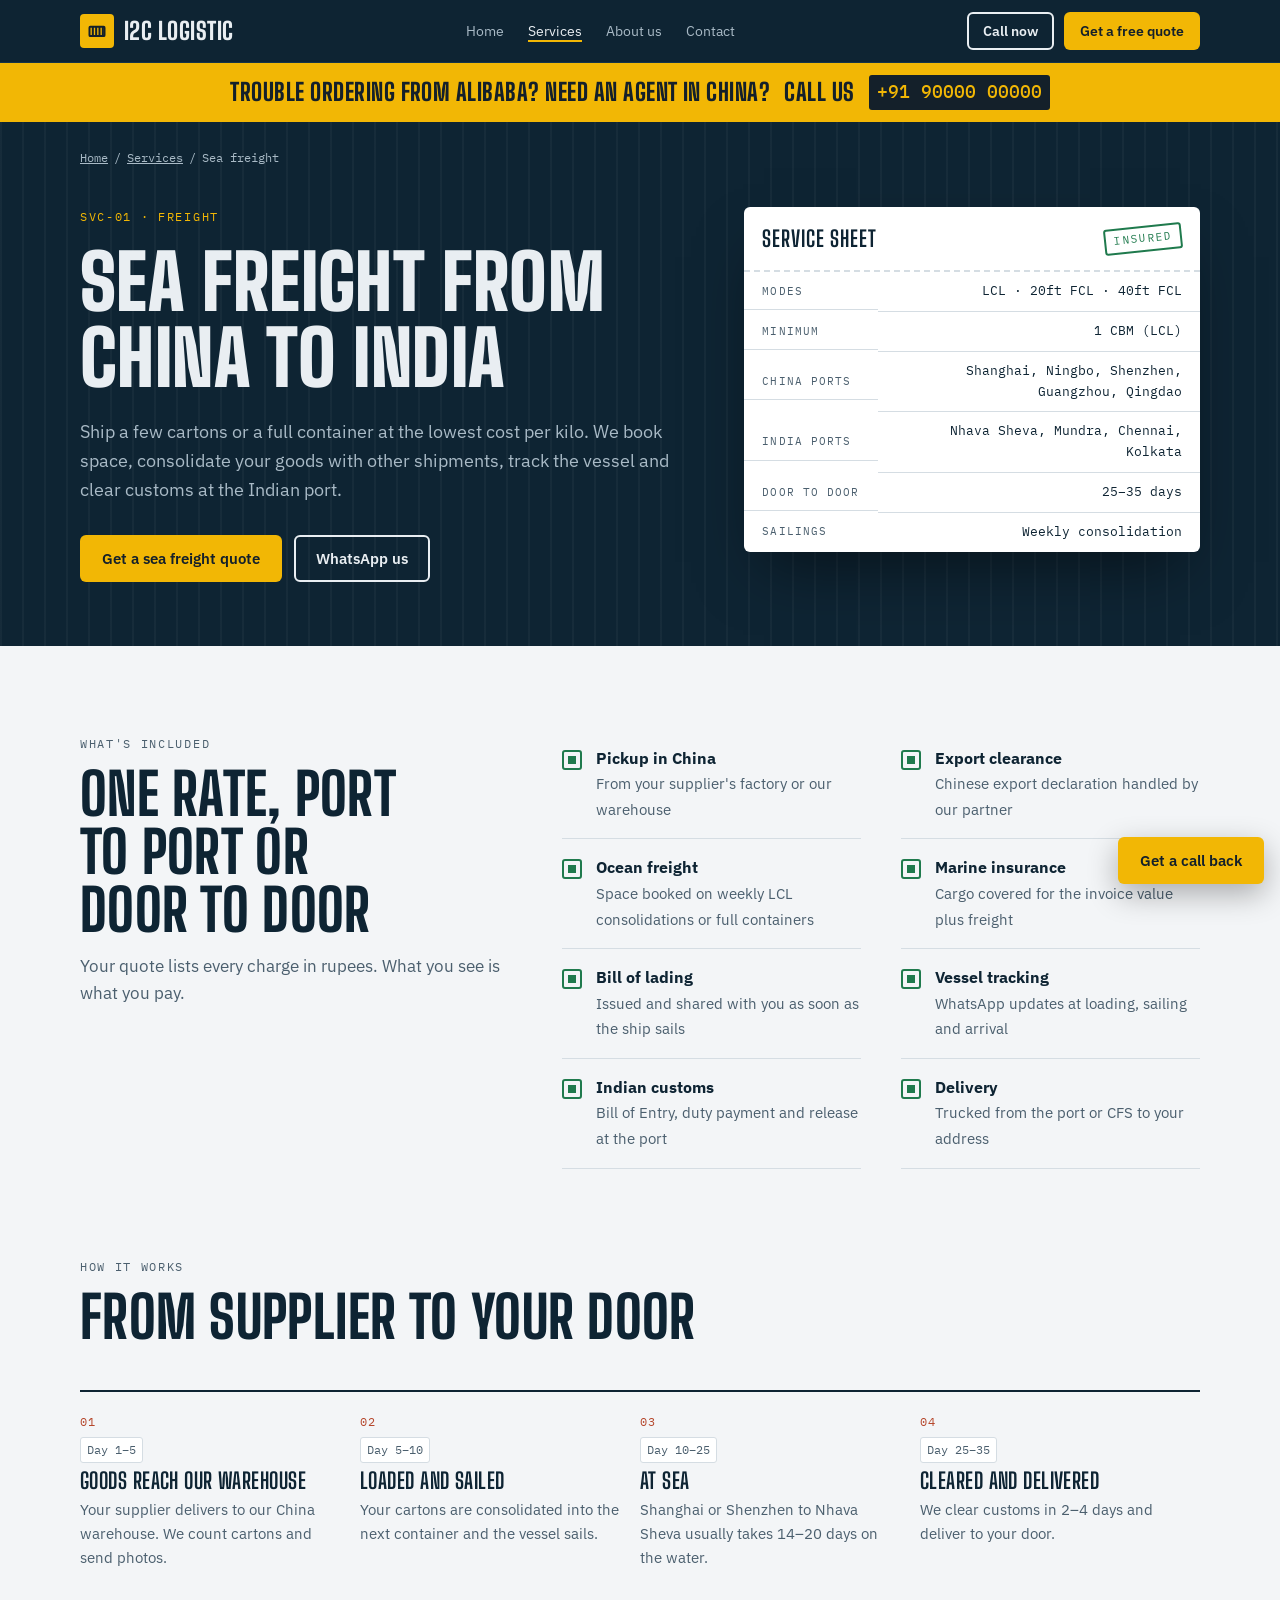
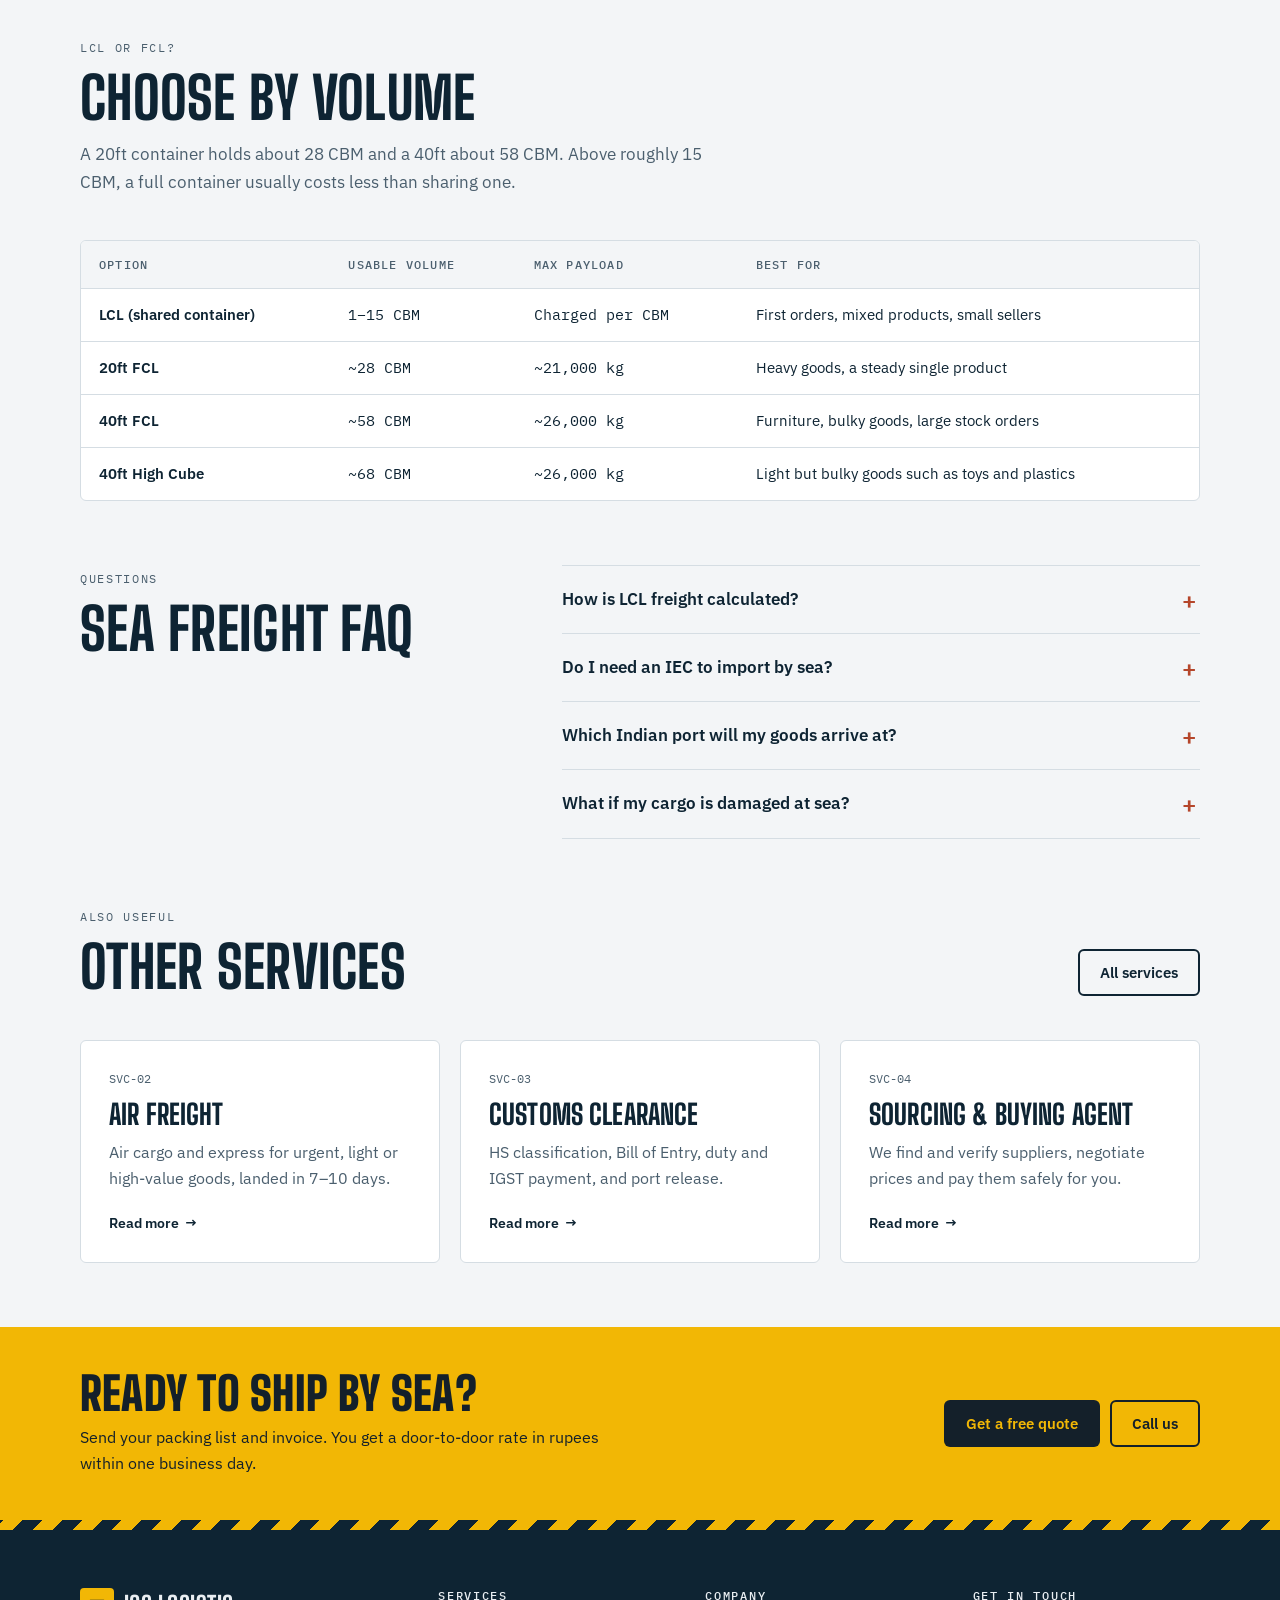
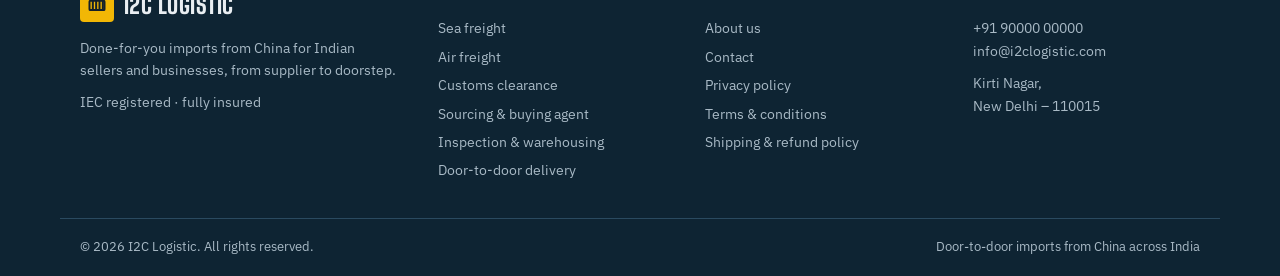
==== service-sea-freight.html @ 6a57fa71 "Add files via upload" ====
<!doctype html>
<html lang="en">
<head>
<meta charset="utf-8">
<meta name="viewport" content="width=device-width,initial-scale=1,viewport-fit=cover">
<title>Sea Freight · I2C Logistic</title>
<meta name="description" content="LCL and FCL sea freight from China to India with customs clearance and door delivery.">
<link rel="preconnect" href="https://fonts.googleapis.com">
<link rel="preconnect" href="https://fonts.gstatic.com" crossorigin>
<link rel="stylesheet" href="https://fonts.googleapis.com/css2?family=Big+Shoulders+Display:wght@600;800;900&family=IBM+Plex+Sans:wght@400;500;600&family=IBM+Plex+Mono:wght@400;500&display=swap">
<link rel="stylesheet" href="styles.css">
</head>
<body data-page="service-sea-freight">
<div id="site-header"></div>

<section class="hero svc-hero">
  <div class="wrap">
    <nav class="crumbs" aria-label="Breadcrumb"><a href="index.html">Home</a> / <a href="services.html">Services</a> / <span>Sea freight</span></nav>
  </div>
  <div class="wrap hero-grid">
    <div>
      <span class="eyebrow">SVC-01 · Freight</span>
      <h1>Sea freight from China to India</h1>
      <p class="lede">Ship a few cartons or a full container at the lowest cost per kilo. We book space, consolidate your goods with other shipments, track the vessel and clear customs at the Indian port.</p>
      <div class="hero-actions">
        <a class="btn btn-yellow" href="contact.html#quote-sea-freight">Get a sea freight quote</a>
        <a class="btn btn-ghost" data-wa="Hi, I need a sea freight quote from China to India." href="#" target="_blank" rel="noopener">WhatsApp us</a>
      </div>
    </div>
    <aside class="manifest" aria-label="Service sheet">
      <div class="manifest-head"><strong>Service sheet</strong><span class="stamp">Insured</span></div>
      <dl>
        <dt>Modes</dt><dd>LCL · 20ft FCL · 40ft FCL</dd>
        <dt>Minimum</dt><dd>1 CBM (LCL)</dd>
        <dt>China ports</dt><dd>Shanghai, Ningbo, Shenzhen, Guangzhou, Qingdao</dd>
        <dt>India ports</dt><dd>Nhava Sheva, Mundra, Chennai, Kolkata</dd>
        <dt>Door to door</dt><dd>25–35 days</dd>
        <dt>Sailings</dt><dd>Weekly consolidation</dd>
      </dl>
    </aside>
  </div>
</section>

<section class="block">
  <div class="wrap split">
    <div class="sec-head">
      <span class="eyebrow">What's included</span>
      <h2>One rate, port to port or door to door</h2>
      <p>Your quote lists every charge in rupees. What you see is what you pay.</p>
    </div>
    <ul class="checks">
      <li><div><strong>Pickup in China</strong><span>From your supplier's factory or our warehouse</span></div></li>
      <li><div><strong>Export clearance</strong><span>Chinese export declaration handled by our partner</span></div></li>
      <li><div><strong>Ocean freight</strong><span>Space booked on weekly LCL consolidations or full containers</span></div></li>
      <li><div><strong>Marine insurance</strong><span>Cargo covered for the invoice value plus freight</span></div></li>
      <li><div><strong>Bill of lading</strong><span>Issued and shared with you as soon as the ship sails</span></div></li>
      <li><div><strong>Vessel tracking</strong><span>WhatsApp updates at loading, sailing and arrival</span></div></li>
      <li><div><strong>Indian customs</strong><span>Bill of Entry, duty payment and release at the port</span></div></li>
      <li><div><strong>Delivery</strong><span>Trucked from the port or CFS to your address</span></div></li>
    </ul>
  </div>
</section>

<section class="block tight" style="padding-top:0">
  <div class="wrap">
    <div class="sec-head"><span class="eyebrow">How it works</span><h2>From supplier to your door</h2></div>
    <ol class="timeline">
      <li><span class="day">Day 1–5</span><strong>Goods reach our warehouse</strong><p>Your supplier delivers to our China warehouse. We count cartons and send photos.</p></li>
      <li><span class="day">Day 5–10</span><strong>Loaded and sailed</strong><p>Your cartons are consolidated into the next container and the vessel sails.</p></li>
      <li><span class="day">Day 10–25</span><strong>At sea</strong><p>Shanghai or Shenzhen to Nhava Sheva usually takes 14–20 days on the water.</p></li>
      <li><span class="day">Day 25–35</span><strong>Cleared and delivered</strong><p>We clear customs in 2–4 days and deliver to your door.</p></li>
    </ol>
  </div>
</section>

<section class="block tight" style="padding-top:0">
  <div class="wrap">
    <div class="sec-head"><span class="eyebrow">LCL or FCL?</span><h2>Choose by volume</h2><p>A 20ft container holds about 28 CBM and a 40ft about 58 CBM. Above roughly 15 CBM, a full container usually costs less than sharing one.</p></div>
    <div class="table-wrap">
      <table>
        <thead><tr><th>Option</th><th>Usable volume</th><th>Max payload</th><th>Best for</th></tr></thead>
        <tbody>
          <tr><td>LCL (shared container)</td><td class="num">1–15 CBM</td><td class="num">Charged per CBM</td><td>First orders, mixed products, small sellers</td></tr>
          <tr><td>20ft FCL</td><td class="num">~28 CBM</td><td class="num">~21,000 kg</td><td>Heavy goods, a steady single product</td></tr>
          <tr><td>40ft FCL</td><td class="num">~58 CBM</td><td class="num">~26,000 kg</td><td>Furniture, bulky goods, large stock orders</td></tr>
          <tr><td>40ft High Cube</td><td class="num">~68 CBM</td><td class="num">~26,000 kg</td><td>Light but bulky goods such as toys and plastics</td></tr>
        </tbody>
      </table>
    </div>
  </div>
</section>

<section class="block tight" style="padding-top:0">
  <div class="wrap split">
    <div class="sec-head"><span class="eyebrow">Questions</span><h2>Sea freight FAQ</h2></div>
    <div class="faq">
      <details><summary>How is LCL freight calculated?</summary><p>LCL is charged per CBM (cubic metre). For very heavy cargo, every 1,000 kg counts as 1 CBM, and you pay whichever is higher. Use the CBM calculator on our contact page to estimate your volume.</p></details>
      <details><summary>Do I need an IEC to import by sea?</summary><p>For commercial imports, yes. If you do not have an Import Export Code yet, we can either help you apply or ship under our IEC through our door-to-door service.</p></details>
      <details><summary>Which Indian port will my goods arrive at?</summary><p>We pick the port nearest to your delivery address: Nhava Sheva or Mundra for the west, Chennai for the south and Kolkata for the east.</p></details>
      <details><summary>What if my cargo is damaged at sea?</summary><p>All cargo is insured. Report damage with photos within 48 hours of delivery and we file the claim for you.</p></details>
    </div>
  </div>
</section>

<section class="block tight" style="padding-top:0">
  <div class="wrap">
    <div class="sec-row"><div class="sec-head"><span class="eyebrow">Also useful</span><h2>Other services</h2></div><a class="btn btn-ghost" href="services.html">All services</a></div>
    <div class="services" id="more-services" data-current="sea-freight"></div>
  </div>
</section>

<section class="cta-band">
  <div class="wrap">
    <div><h2>Ready to ship by sea?</h2><p>Send your packing list and invoice. You get a door-to-door rate in rupees within one business day.</p></div>
    <div class="acts"><a class="btn btn-navy" href="contact.html#quote-sea-freight">Get a free quote</a><a class="btn btn-ghost" data-tel href="#">Call us</a></div>
  </div>
</section>

<div id="site-footer"></div>
<script src="site.js"></script>
</body>
</html>
---- styles.css ----
/* I2C Logistic — shared styles.
   Layout: a port-side site. Navy harbour ground, cargo-yellow hazard accent, manifest/bill-of-lading details set in mono. */
:root{
  --bg:#F3F5F7;
  --surface:#FFFFFF;
  --ink:#0E2433;
  --muted:#4B5F6E;
  --line:#D5DDE3;
  --navy:#0E2433;
  --navy-2:#163449;
  --navy-line:#2A4A60;
  --on-navy:#E9EEF2;
  --on-navy-muted:#A9BAC6;
  --yellow:#F2B705;
  --on-yellow:#14202A;
  --rust:#B5462B;
  --ok:#1F7A4D;
  --wa:#1FA855;
  --on-wa:#FFFFFF;
  --display:"Big Shoulders Display","Arial Narrow",Impact,sans-serif;
  --body:"IBM Plex Sans",system-ui,-apple-system,"Segoe UI",sans-serif;
  --mono:"IBM Plex Mono",ui-monospace,Consolas,monospace;
  --r:6px;
  --wrap:1160px;
}
@media (prefers-color-scheme:dark){:root:not([data-theme="light"]){
  --bg:#0A1A25;--surface:#10232F;--ink:#E6ECF0;--muted:#9DB0BD;--line:#21394A;
  --navy:#06131C;--navy-2:#0F2533;--navy-line:#1E3A4D;--on-navy:#E9EEF2;--on-navy-muted:#93A7B5;
  --yellow:#F5C02A;--on-yellow:#14202A;--rust:#E07457;--ok:#4CC28A;color-scheme:dark}}
:root[data-theme="dark"]{
  --bg:#0A1A25;--surface:#10232F;--ink:#E6ECF0;--muted:#9DB0BD;--line:#21394A;
  --navy:#06131C;--navy-2:#0F2533;--navy-line:#1E3A4D;--on-navy:#E9EEF2;--on-navy-muted:#93A7B5;
  --yellow:#F5C02A;--on-yellow:#14202A;--rust:#E07457;--ok:#4CC28A;color-scheme:dark}

*{box-sizing:border-box}
html{scroll-behavior:smooth}
body{margin:0;background:var(--bg);color:var(--ink);font-family:var(--body);font-size:16px;line-height:1.6}
img{max-width:100%}
[hidden]{display:none!important}
.wrap{max-width:var(--wrap);margin-inline:auto;padding-inline:20px}
h1,h2,h3{font-family:var(--display);line-height:1;margin:0;text-wrap:balance;letter-spacing:.005em}
p{margin:0}
a{color:inherit}
.eyebrow{font-family:var(--mono);font-size:12px;letter-spacing:.14em;text-transform:uppercase;color:var(--muted)}
.btn{display:inline-flex;align-items:center;justify-content:center;gap:8px;font:600 15px/1 var(--body);padding:14px 20px;border-radius:var(--r);border:2px solid transparent;cursor:pointer;text-decoration:none;transition:transform .15s ease,background .15s ease}
.btn:hover{transform:translateY(-1px)}
.btn:focus-visible,input:focus-visible,select:focus-visible,summary:focus-visible,a:focus-visible{outline:3px solid var(--yellow);outline-offset:2px}
.btn-yellow{background:var(--yellow);color:var(--on-yellow)}
.btn-ghost{border-color:currentColor;background:transparent}
.btn-wa{background:var(--wa);color:var(--on-wa)}
@media (prefers-reduced-motion:reduce){html{scroll-behavior:auto}.btn{transition:none}}

/* hazard stripe */
.hazard{height:10px;background:repeating-linear-gradient(-45deg,var(--yellow) 0 14px,var(--navy) 14px 28px)}

/* header */
header{position:sticky;top:env(safe-area-inset-top,0px);z-index:20;background:var(--navy);color:var(--on-navy);border-bottom:1px solid var(--navy-2)}
.nav{display:flex;align-items:center;justify-content:space-between;gap:16px;padding-block:12px}
.logo{display:flex;align-items:center;gap:10px;text-decoration:none;font-family:var(--display);font-weight:800;font-size:24px;letter-spacing:.02em;text-transform:uppercase;color:var(--on-navy)}
.logo-mark{width:34px;height:34px;display:grid;place-items:center;background:var(--yellow);color:var(--on-yellow);border-radius:4px;flex:none}
.nav-links{display:flex;gap:24px;font-size:14px;align-items:center}
.nav-links a{text-decoration:none;color:var(--on-navy-muted)}
.nav-links a:hover,.nav-links a[aria-current]{color:var(--on-navy)}
.nav-links a[aria-current]{box-shadow:inset 0 -2px 0 var(--yellow)}
.nav-cta{display:flex;gap:10px}
.nav-cta .btn{padding:10px 14px;font-size:14px}
.nav-cta .btn-ghost{color:var(--on-navy)}
@media (max-width:900px){.nav-links{display:none}}
@media (max-width:520px){.nav-cta .btn-ghost{display:none}.logo{font-size:20px}}
.mnav{display:none;background:var(--navy-2);border-bottom:1px solid var(--navy-line)}
.mnav .wrap{display:flex;gap:18px;overflow-x:auto;padding-block:10px;font-size:14px;white-space:nowrap}
.mnav a{color:var(--on-navy-muted);text-decoration:none}
.mnav a[aria-current]{color:var(--yellow)}
@media (max-width:900px){.mnav{display:block}}

/* agent strip */
.strip{background:var(--yellow);color:var(--on-yellow)}
.strip .wrap{display:flex;flex-wrap:wrap;justify-content:center;gap:6px 14px;padding-block:10px;font-family:var(--display);font-weight:800;font-size:clamp(18px,2.4vw,24px);text-transform:uppercase;letter-spacing:.02em;text-align:center}
.strip b{font-family:var(--mono);font-weight:500;font-size:.75em;letter-spacing:0;align-self:center;background:var(--on-yellow);color:var(--yellow);padding:3px 8px;border-radius:3px}

/* hero */
.hero{background:var(--navy);color:var(--on-navy);position:relative;overflow:hidden}
.hero::before{content:"";position:absolute;inset:0;background:repeating-linear-gradient(90deg,rgba(255,255,255,.035) 0 2px,transparent 2px 22px);pointer-events:none}
.hero-grid{position:relative;display:grid;grid-template-columns:1.15fr .85fr;gap:48px;padding-block:64px 72px;align-items:start}
.hero-grid > *{min-width:0}
.hero h1{font-size:clamp(46px,7vw,92px);font-weight:900;text-transform:uppercase}
.hero h1 em{font-style:normal;color:var(--yellow)}
.hero .lede{margin-top:22px;max-width:56ch;color:var(--on-navy-muted);font-size:18px}
.hero .eyebrow{color:var(--yellow);margin-bottom:18px;display:block}
.hero-actions{display:flex;flex-wrap:wrap;gap:12px;margin-top:30px}
.hero-actions .btn-ghost{color:var(--on-navy)}
.callback{display:flex;flex-wrap:wrap;gap:8px;margin-top:28px;max-width:480px}
.callback .cc{font-family:var(--mono);background:var(--navy-2);border:1px solid var(--navy-line);border-radius:var(--r);padding:0 12px;display:flex;align-items:center;color:var(--on-navy-muted)}
.callback input{flex:1 1 180px;min-width:0;background:var(--navy-2);border:1px solid var(--navy-line);color:var(--on-navy);border-radius:var(--r);padding:13px 14px;font:16px var(--mono)}
.callback small{flex-basis:100%;color:var(--on-navy-muted);font-size:13px}
.callback-msg{flex-basis:100%;font-size:14px;color:var(--yellow)}

/* service-page hero is shorter */
.hero.svc-hero h1{font-size:clamp(42px,6vw,76px)}
.hero.svc-hero .hero-grid{padding-block:40px 64px}
.crumbs{position:relative;font-family:var(--mono);font-size:12px;color:var(--on-navy-muted);padding-top:26px;display:flex;flex-wrap:wrap;gap:6px}
.crumbs a{color:var(--on-navy-muted)}
.crumbs a:hover{color:var(--on-navy)}

/* manifest card */
.manifest{background:var(--surface);color:var(--ink);border-radius:var(--r);box-shadow:0 30px 60px -20px rgba(0,0,0,.5);font-family:var(--mono);font-size:13px;overflow:hidden;transform:rotate(1.2deg)}
.svc-hero .manifest{transform:none}
.manifest-head{display:flex;justify-content:space-between;align-items:center;gap:10px;padding:14px 18px;border-bottom:2px dashed var(--line)}
.manifest-head strong{font-family:var(--display);font-size:22px;letter-spacing:.04em;text-transform:uppercase}
.stamp{border:2px solid var(--ok);color:var(--ok);padding:2px 8px;font-size:11px;letter-spacing:.12em;text-transform:uppercase;transform:rotate(-6deg);border-radius:3px;white-space:nowrap}
.manifest dl{margin:0;display:grid;grid-template-columns:auto 1fr}
.manifest dt,.manifest dd{margin:0;padding:9px 18px;border-bottom:1px solid var(--line)}
.manifest dt{color:var(--muted);text-transform:uppercase;font-size:11px;letter-spacing:.1em;align-self:center}
.manifest dd{text-align:right;font-variant-numeric:tabular-nums}
.manifest dl > :nth-last-child(-n+2){border-bottom:0}
.route{display:flex;align-items:center;gap:10px;padding:16px 18px;background:var(--bg);border-top:1px solid var(--line)}
.route span{flex:none}
.route .track{flex:1;height:2px;background:repeating-linear-gradient(90deg,var(--muted) 0 6px,transparent 6px 12px);position:relative}
.route .ship{position:absolute;top:-9px;left:0;font-size:14px;animation:sail 6s ease-in-out infinite alternate}
@keyframes sail{to{left:calc(100% - 16px)}}
@media (prefers-reduced-motion:reduce){.route .ship{animation:none;left:55%}}
@media (max-width:900px){.hero-grid{grid-template-columns:1fr;padding-block:44px 56px}.manifest{transform:none}}

/* journey band */
.journey{background:var(--surface);border-bottom:1px solid var(--line)}
.journey ol{list-style:none;margin:0 auto;padding:0;display:grid;grid-template-columns:repeat(4,1fr)}
.journey li{padding:22px 20px;border-left:1px solid var(--line);display:flex;flex-direction:column;gap:4px}
.journey li:first-child{border-left:0}
.journey .k{font-family:var(--mono);font-size:11px;letter-spacing:.12em;text-transform:uppercase;color:var(--rust)}
.journey strong{font-family:var(--display);font-size:22px;text-transform:uppercase;letter-spacing:.02em}
.journey small{color:var(--muted);font-size:14px}
@media (max-width:760px){.journey ol{grid-template-columns:1fr 1fr}.journey li:nth-child(3){border-left:0}.journey li:nth-child(n+3){border-top:1px solid var(--line)}}

/* trust */
.trust{display:flex;flex-wrap:wrap;gap:10px 28px;justify-content:center;padding-block:22px;font-size:14px;color:var(--muted)}
.trust span{display:flex;align-items:center;gap:8px}
.trust span::before{content:"";width:8px;height:8px;background:var(--yellow);border:1px solid var(--on-yellow);transform:rotate(45deg)}

section.block{padding-block:84px}
section.block.tight{padding-block:64px}
.sec-head{max-width:640px;margin-bottom:44px}
.sec-head h2{font-size:clamp(36px,5vw,58px);font-weight:800;text-transform:uppercase;margin-top:10px}
.sec-head p{margin-top:14px;color:var(--muted);font-size:17px}
.sec-row{display:flex;flex-wrap:wrap;justify-content:space-between;align-items:end;gap:20px;margin-bottom:44px}
.sec-row .sec-head{margin-bottom:0}

/* services grid (home + overview + "more services") */
.services{display:grid;grid-template-columns:repeat(3,1fr);gap:20px}
.svc{background:var(--surface);border:1px solid var(--line);border-radius:var(--r);padding:28px;display:flex;flex-direction:column;gap:12px;text-decoration:none;color:var(--ink);transition:border-color .15s ease,transform .15s ease}
a.svc:hover{border-color:var(--ink);transform:translateY(-2px)}
.svc .code{font-family:var(--mono);font-size:12px;color:var(--muted)}
.svc h3{font-size:28px;font-weight:800;text-transform:uppercase}
.svc p{color:var(--muted)}
.svc .more{margin-top:auto;padding-top:8px;font-weight:600;font-size:14px;display:flex;align-items:center;gap:6px}
.svc .more::after{content:"→";transition:transform .15s ease}
a.svc:hover .more::after{transform:translateX(4px)}
.svc ul{margin:0;padding-left:18px;color:var(--muted);font-size:15px}
@media (max-width:960px){.services{grid-template-columns:1fr 1fr}}
@media (max-width:640px){.services{grid-template-columns:1fr}}
@media (prefers-reduced-motion:reduce){.svc,.svc .more::after{transition:none}}

/* categories */
.cats{margin-top:56px;display:grid;grid-template-columns:repeat(4,1fr);border:1px solid var(--line);border-radius:var(--r);overflow:hidden;background:var(--surface)}
.cat{padding:22px;border-left:1px solid var(--line);display:flex;flex-direction:column;gap:6px}
.cat:first-child{border-left:0}
.cat .hs{font-family:var(--mono);font-size:11px;color:var(--rust);letter-spacing:.06em}
.cat strong{font-size:17px}
.cat small{color:var(--muted)}
@media (max-width:860px){.cats{grid-template-columns:1fr 1fr}.cat:nth-child(3){border-left:0}.cat:nth-child(n+3){border-top:1px solid var(--line)}}
@media (max-width:440px){.cats{grid-template-columns:1fr}.cat{border-left:0}.cat+.cat{border-top:1px solid var(--line)}}

/* how it works (dark band) */
.how{background:var(--navy);color:var(--on-navy)}
.how .eyebrow{color:var(--yellow)}
.how .sec-head p{color:var(--on-navy-muted)}
.how-grid{display:grid;grid-template-columns:1fr 1fr;gap:40px}
.panel-title{font-family:var(--mono);font-size:12px;letter-spacing:.14em;text-transform:uppercase;color:var(--on-navy-muted);padding-bottom:12px;border-bottom:1px solid var(--navy-line);margin-bottom:6px}
.docs{list-style:none;margin:0;padding:0}
.docs li{display:grid;grid-template-columns:44px 1fr;gap:14px;padding:18px 0;border-bottom:1px solid var(--navy-line)}
.docs .ico{width:44px;height:44px;border:2px solid var(--yellow);color:var(--yellow);display:grid;place-items:center;font-family:var(--mono);font-size:12px;border-radius:4px}
.docs strong{font-family:var(--display);font-size:22px;text-transform:uppercase;letter-spacing:.02em;display:block}
.docs small{color:var(--on-navy-muted);font-size:14px}
.note{margin-top:18px;font-size:14px;color:var(--on-navy-muted);border-left:3px solid var(--yellow);padding-left:12px}
.steps{list-style:none;margin:0;padding:0;counter-reset:s}
.steps li{position:relative;padding:20px 0 20px 64px;border-bottom:1px solid var(--navy-line);counter-increment:s}
.steps li::before{content:counter(s);position:absolute;left:0;top:16px;width:44px;height:44px;background:var(--yellow);color:var(--on-yellow);display:grid;place-items:center;font-family:var(--display);font-weight:900;font-size:26px;border-radius:4px}
.steps strong{font-family:var(--display);font-size:24px;text-transform:uppercase;letter-spacing:.02em;display:block;margin-bottom:4px}
.steps p{color:var(--on-navy-muted);font-size:15px}
@media (max-width:860px){.how-grid{grid-template-columns:1fr}}

/* process timeline on service pages (horizontal, light) */
.timeline{list-style:none;margin:0;padding:0;display:grid;grid-template-columns:repeat(auto-fit,minmax(200px,1fr));gap:0;counter-reset:t;border-top:2px solid var(--ink)}
.timeline li{counter-increment:t;padding:20px 20px 0 0;display:flex;flex-direction:column;gap:6px}
.timeline li::before{content:"0" counter(t);font-family:var(--mono);font-size:12px;color:var(--rust);letter-spacing:.1em}
.timeline strong{font-family:var(--display);font-size:22px;text-transform:uppercase;letter-spacing:.02em;line-height:1.05}
.timeline p{color:var(--muted);font-size:15px}
.timeline .day{font-family:var(--mono);font-size:12px;color:var(--muted);background:var(--surface);border:1px solid var(--line);border-radius:3px;padding:2px 6px;align-self:flex-start}

/* included checklist */
.checks{display:grid;grid-template-columns:1fr 1fr;gap:0 40px;list-style:none;margin:0;padding:0}
.checks li{display:grid;grid-template-columns:22px 1fr;gap:12px;padding:16px 0;border-bottom:1px solid var(--line)}
.checks li::before{content:"";width:16px;height:16px;margin-top:4px;border:2px solid var(--ok);border-radius:3px;background:linear-gradient(var(--ok),var(--ok)) center/8px 8px no-repeat}
.checks strong{display:block}
.checks span{color:var(--muted);font-size:15px}
@media (max-width:700px){.checks{grid-template-columns:1fr}}

/* split layout */
.split{display:grid;grid-template-columns:.8fr 1.2fr;gap:56px;align-items:start}
.split > *{min-width:0}
@media (max-width:860px){.split{grid-template-columns:1fr;gap:28px}}

/* data table */
.table-wrap{overflow-x:auto;border:1px solid var(--line);border-radius:var(--r);background:var(--surface)}
table{width:100%;border-collapse:collapse;font-size:15px;min-width:560px}
th,td{text-align:left;padding:14px 18px;border-bottom:1px solid var(--line);vertical-align:top}
thead th{font-family:var(--mono);font-size:12px;letter-spacing:.1em;text-transform:uppercase;color:var(--muted);font-weight:500;background:var(--bg)}
tbody tr:last-child td{border-bottom:0}
td:first-child{font-weight:600}
td.num{font-family:var(--mono);font-variant-numeric:tabular-nums}
.pill{display:inline-block;font-family:var(--mono);font-size:11px;letter-spacing:.06em;text-transform:uppercase;border:1px solid currentColor;border-radius:3px;padding:1px 6px;color:var(--ok)}
.pill.warn{color:var(--rust)}

/* FAQ */
.faq{border-top:1px solid var(--line)}
.faq details{border-bottom:1px solid var(--line)}
.faq summary{cursor:pointer;list-style:none;padding:20px 40px 20px 0;font-weight:600;font-size:17px;position:relative}
.faq summary::-webkit-details-marker{display:none}
.faq summary::after{content:"+";position:absolute;right:4px;top:14px;font-family:var(--mono);font-size:24px;color:var(--rust)}
.faq details[open] summary::after{content:"−"}
.faq details p{padding:0 0 20px;color:var(--muted);max-width:68ch}

/* CTA band */
.cta-band{background:var(--yellow);color:var(--on-yellow)}
.cta-band .wrap{display:flex;flex-wrap:wrap;align-items:center;justify-content:space-between;gap:20px;padding-block:44px}
.cta-band h2{font-size:clamp(30px,4vw,46px);font-weight:900;text-transform:uppercase}
.cta-band p{margin-top:8px;max-width:52ch}
.cta-band .acts{display:flex;flex-wrap:wrap;gap:10px}
.btn-navy{background:var(--on-yellow);color:var(--yellow)}
.cta-band .btn-ghost{color:var(--on-yellow)}

/* proof */
.proof{display:grid;grid-template-columns:auto 1fr;gap:40px;align-items:center;background:var(--surface);border:1px solid var(--line);border-radius:var(--r);padding:40px}
.big{font-family:var(--display);font-weight:900;font-size:clamp(72px,11vw,140px);line-height:.85;color:var(--rust)}
.big small{display:block;font-size:.2em;letter-spacing:.12em;color:var(--muted);text-transform:uppercase;margin-top:8px;font-weight:600}
.proof blockquote{margin:0;font-size:clamp(19px,2.2vw,24px);line-height:1.45;max-width:46ch}
.proof cite{display:block;margin-top:16px;font-style:normal;font-size:14px;color:var(--muted)}
.proof cite b{color:var(--ink)}
@media (max-width:700px){.proof{grid-template-columns:1fr;padding:28px;gap:20px}}

/* quote */
.quote-grid{display:grid;grid-template-columns:.9fr 1.1fr;gap:48px;align-items:start}
.quote-grid > *{min-width:0}
.contact-list{display:flex;flex-direction:column;gap:12px;margin-top:28px}
.contact-list .btn{justify-content:flex-start}
form.card{background:var(--surface);border:1px solid var(--line);border-radius:var(--r);padding:28px;display:grid;grid-template-columns:1fr 1fr;gap:16px}
.field{display:flex;flex-direction:column;gap:6px;min-width:0}
label{font-size:13px;font-weight:600}
label span{font-weight:400;color:var(--muted)}
input,select{font:16px var(--body);color:var(--ink);background:var(--bg);border:1px solid var(--line);border-radius:var(--r);padding:12px 13px;width:100%}
input.bad{border-color:var(--rust)}
.cbm{grid-column:1/-1;border:1px dashed var(--line);border-radius:var(--r);padding:16px;display:grid;grid-template-columns:repeat(4,1fr) auto;gap:10px;align-items:end;background:var(--bg)}
.cbm .t{grid-column:1/-1;font-family:var(--mono);font-size:12px;letter-spacing:.1em;text-transform:uppercase;color:var(--muted)}
.cbm input{background:var(--surface);font-family:var(--mono)}
.cbm output{font-family:var(--mono);font-size:20px;font-variant-numeric:tabular-nums;white-space:nowrap;padding-bottom:8px}
@media (max-width:560px){.cbm{grid-template-columns:1fr 1fr}.cbm output{grid-column:1/-1}}
form .btn{grid-column:1/-1}
.form-foot{grid-column:1/-1;font-size:13px;color:var(--muted)}
.result{grid-column:1/-1;background:var(--bg);border:1px solid var(--ok);border-radius:var(--r);padding:16px;display:flex;flex-direction:column;gap:10px}
.result strong{color:var(--ok)}
@media (max-width:860px){.quote-grid{grid-template-columns:1fr}}
@media (max-width:480px){form.card{grid-template-columns:1fr;padding:20px}}

/* footer */
footer{background:var(--navy);color:var(--on-navy-muted);font-size:14px}
.foot{display:grid;grid-template-columns:1.4fr 1fr 1fr 1fr;gap:40px;padding-block:56px 36px}
.foot h4{font-family:var(--mono);font-size:12px;letter-spacing:.14em;text-transform:uppercase;color:var(--on-navy);margin:0 0 12px;font-weight:500}
.foot .logo{margin-bottom:12px}
.foot address{font-style:normal}
.foot ul{list-style:none;margin:0;padding:0;display:flex;flex-direction:column;gap:6px}
.foot ul a{text-decoration:none}
.foot ul a:hover{color:var(--on-navy)}
.legal{border-top:1px solid var(--navy-line);padding-block:18px;display:flex;flex-wrap:wrap;justify-content:space-between;gap:8px;font-size:13px}
@media (max-width:900px){.foot{grid-template-columns:1fr 1fr}}
@media (max-width:520px){.foot{grid-template-columns:1fr}}

/* simple page header (about, contact, legal) */
.page-head{background:var(--navy);color:var(--on-navy);position:relative;overflow:hidden}
.page-head::before{content:"";position:absolute;inset:0;background:repeating-linear-gradient(90deg,rgba(255,255,255,.035) 0 2px,transparent 2px 22px);pointer-events:none}
.page-head .wrap{position:relative;padding-block:0 52px}
.page-head h1{font-size:clamp(40px,6vw,72px);font-weight:900;text-transform:uppercase;margin-top:22px}
.page-head p{margin-top:14px;max-width:60ch;color:var(--on-navy-muted);font-size:17px}

/* legal prose */
.legal-grid{display:grid;grid-template-columns:240px 1fr;gap:56px;align-items:start}
.legal-grid > *{min-width:0}
.toc{position:sticky;top:calc(96px + env(safe-area-inset-top,0px));font-size:14px}
.toc ol{margin:12px 0 0;padding-left:20px;display:flex;flex-direction:column;gap:6px;color:var(--muted)}
.toc a{color:var(--muted);text-decoration:none}
.toc a:hover{color:var(--ink)}
.prose{max-width:72ch}
.prose h2{font-size:30px;font-weight:800;text-transform:uppercase;margin:44px 0 12px;scroll-margin-top:110px}
.prose h2:first-child{margin-top:0}
.prose p,.prose li{color:var(--ink)}
.prose p+p{margin-top:12px}
.prose ul{padding-left:20px;margin:12px 0;display:flex;flex-direction:column;gap:6px}
.prose .meta{font-family:var(--mono);font-size:13px;color:var(--muted);margin-bottom:28px;padding-bottom:16px;border-bottom:1px solid var(--line)}
.prose .callout{margin-top:16px;border-left:3px solid var(--yellow);background:var(--surface);padding:14px 16px;border-radius:0 var(--r) var(--r) 0;font-size:15px}
@media (max-width:860px){.legal-grid{grid-template-columns:1fr;gap:28px}.toc{position:static}}

/* contact cards */
.contact-cards{display:grid;grid-template-columns:repeat(4,1fr);gap:20px}
.cc-card{background:var(--surface);border:1px solid var(--line);border-radius:var(--r);padding:24px;display:flex;flex-direction:column;gap:8px;min-width:0}
.cc-card .eyebrow{color:var(--rust)}
.cc-card strong{font-size:18px;overflow-wrap:anywhere}
.cc-card span{color:var(--muted);font-size:14px}
.cc-card .btn{margin-top:auto;align-self:flex-start;padding:10px 14px;font-size:14px}
@media (max-width:960px){.contact-cards{grid-template-columns:1fr 1fr}}
@media (max-width:520px){.contact-cards{grid-template-columns:1fr}}
.field.full{grid-column:1/-1}

/* about */
.stats{display:grid;grid-template-columns:repeat(4,1fr);border:1px solid var(--line);border-radius:var(--r);background:var(--surface);overflow:hidden}
.stat{padding:26px;border-left:1px solid var(--line)}
.stat:first-child{border-left:0}
.stat b{display:block;font-family:var(--display);font-weight:900;font-size:clamp(40px,5vw,60px);line-height:1;color:var(--rust);font-variant-numeric:tabular-nums}
.stat span{color:var(--muted);font-size:14px}
@media (max-width:760px){.stats{grid-template-columns:1fr 1fr}.stat:nth-child(3){border-left:0}.stat:nth-child(n+3){border-top:1px solid var(--line)}}
.values{display:grid;grid-template-columns:repeat(3,1fr);gap:20px}
.values > div{border-top:2px solid var(--ink);padding-top:16px}
.values h3{font-size:24px;text-transform:uppercase;margin-bottom:8px}
.values p{color:var(--muted)}
@media (max-width:760px){.values{grid-template-columns:1fr}}

/* floating call */
.float{position:fixed;right:16px;bottom:calc(16px + env(safe-area-inset-bottom,0px));z-index:30;box-shadow:0 10px 30px rgba(0,0,0,.3)}
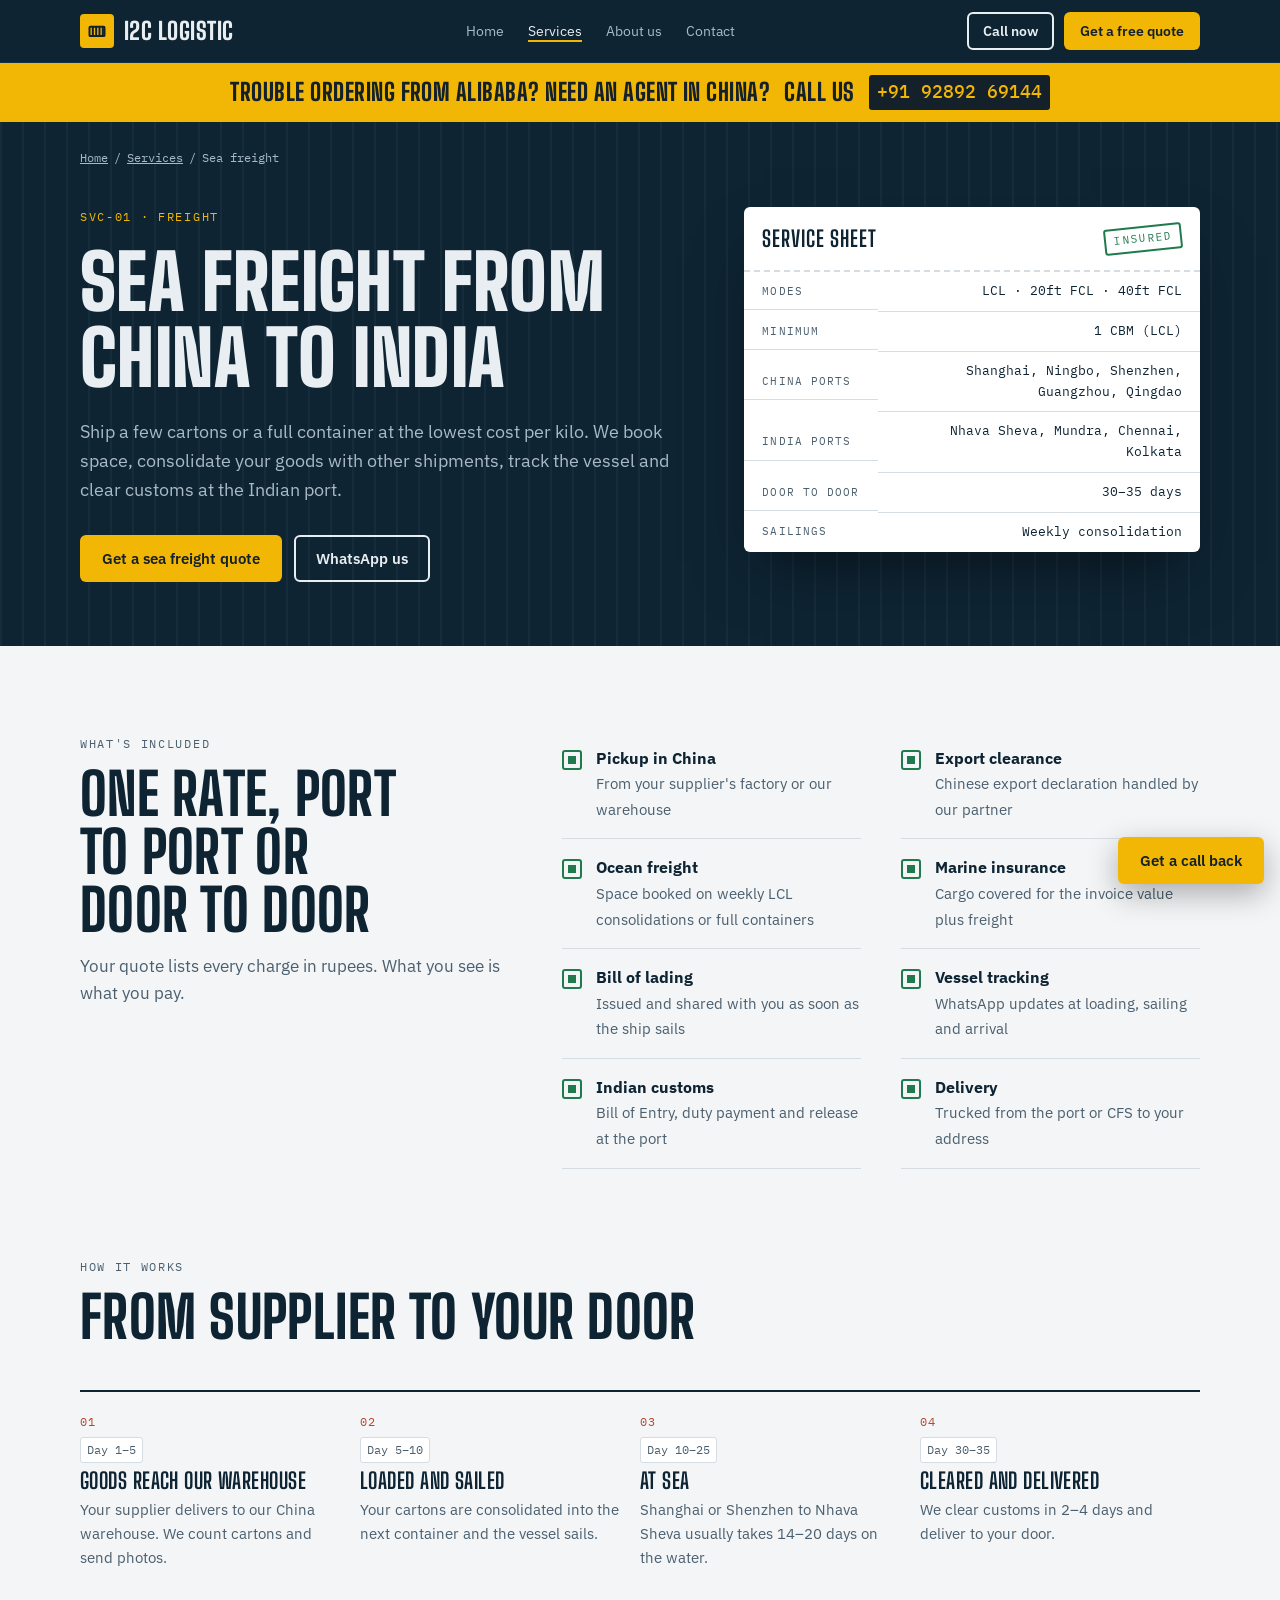
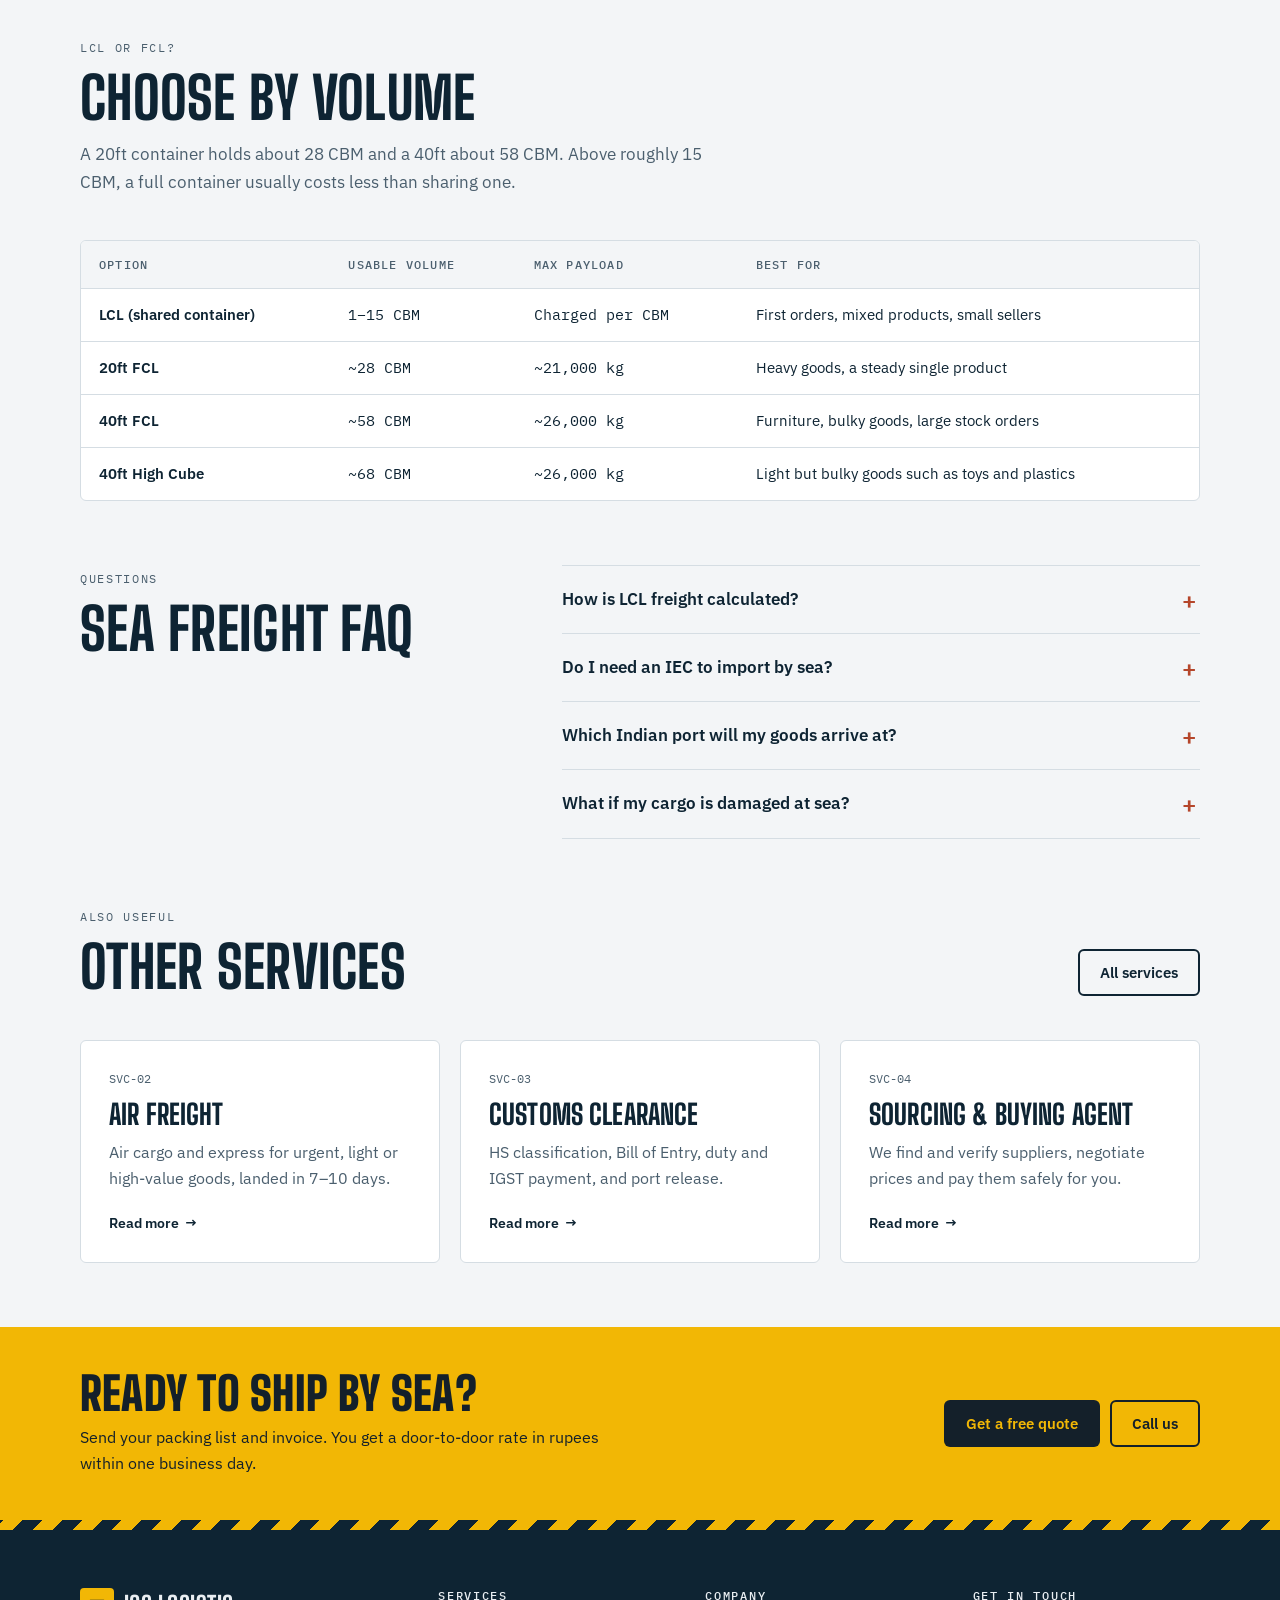
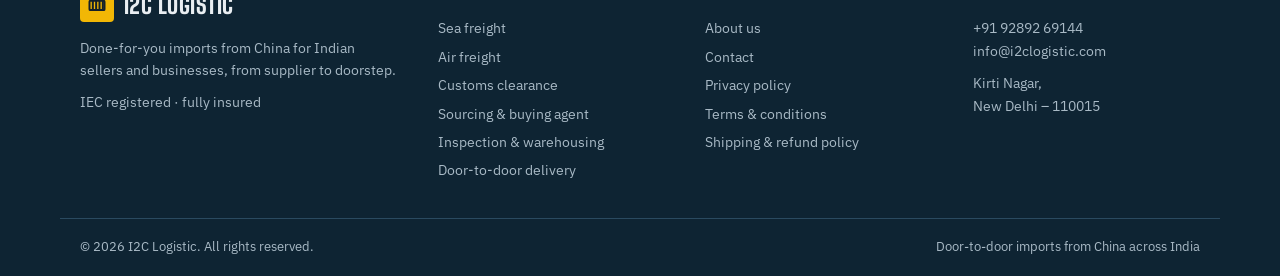
==== commit 736f6f57: "Add real phone/WhatsApp number, 10am-6pm hours, 30-35 day sea transit Co-Authored-By: Claude Opus 5." ====
--- a/service-sea-freight.html
+++ b/service-sea-freight.html
@@ -34,7 +34,7 @@
         <dt>Minimum</dt><dd>1 CBM (LCL)</dd>
         <dt>China ports</dt><dd>Shanghai, Ningbo, Shenzhen, Guangzhou, Qingdao</dd>
         <dt>India ports</dt><dd>Nhava Sheva, Mundra, Chennai, Kolkata</dd>
-        <dt>Door to door</dt><dd>25–35 days</dd>
+        <dt>Door to door</dt><dd>30–35 days</dd>
         <dt>Sailings</dt><dd>Weekly consolidation</dd>
       </dl>
     </aside>
@@ -68,7 +68,7 @@
       <li><span class="day">Day 1–5</span><strong>Goods reach our warehouse</strong><p>Your supplier delivers to our China warehouse. We count cartons and send photos.</p></li>
       <li><span class="day">Day 5–10</span><strong>Loaded and sailed</strong><p>Your cartons are consolidated into the next container and the vessel sails.</p></li>
       <li><span class="day">Day 10–25</span><strong>At sea</strong><p>Shanghai or Shenzhen to Nhava Sheva usually takes 14–20 days on the water.</p></li>
-      <li><span class="day">Day 25–35</span><strong>Cleared and delivered</strong><p>We clear customs in 2–4 days and deliver to your door.</p></li>
+      <li><span class="day">Day 30–35</span><strong>Cleared and delivered</strong><p>We clear customs in 2–4 days and deliver to your door.</p></li>
     </ol>
   </div>
 </section>
